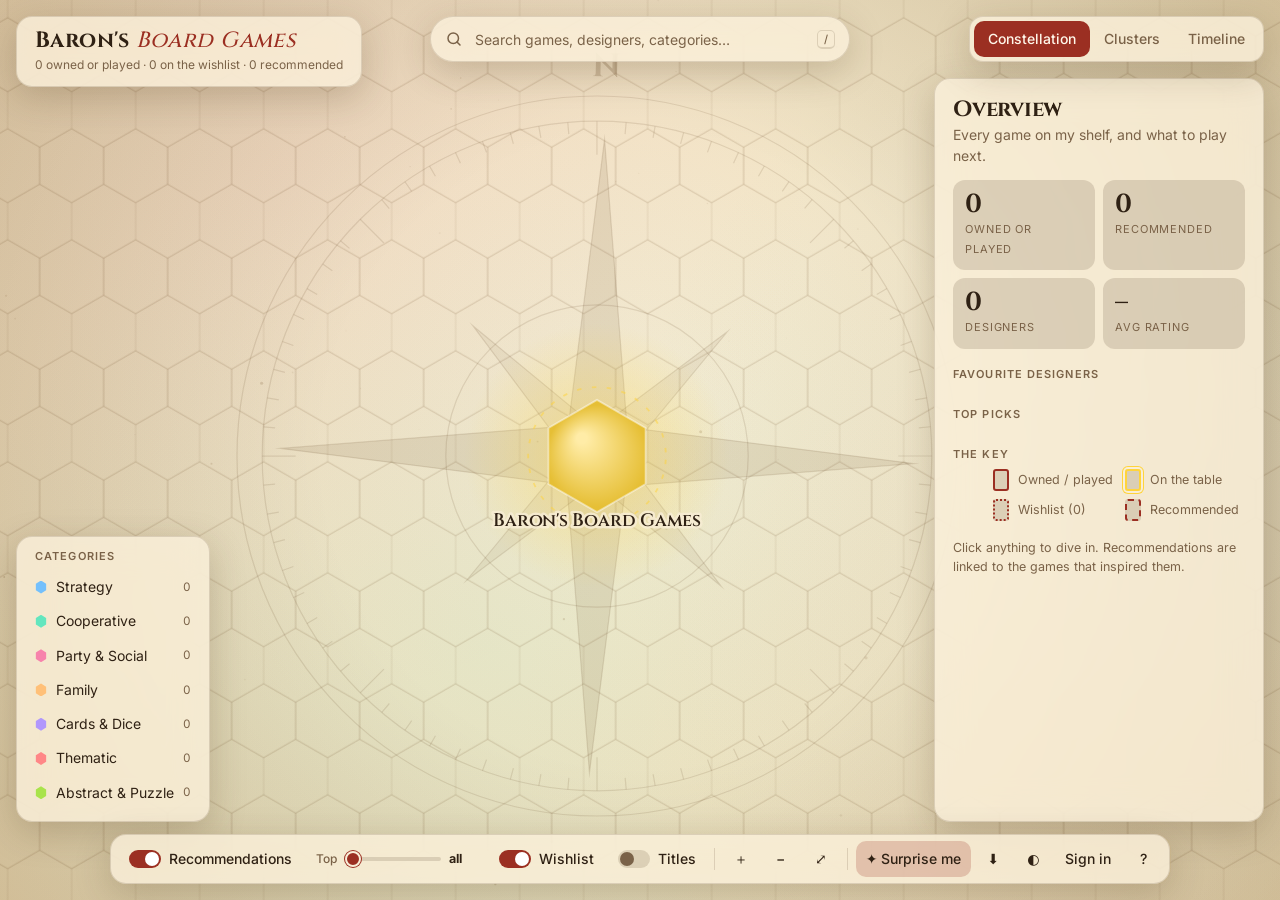
==== site/boardgames.html @ 21216df8 "Each library gets its own page, icon and home-screen shortcut - boardgames.html and videogames.html " ====
<!doctype html>
<html lang="en" data-theme="dark" data-kind="games">
<!-- generated from index.html by scripts/make_pages.py: edit that file, then run the script -->
<head>
<meta charset="utf-8">
<meta name="viewport" content="width=device-width, initial-scale=1, viewport-fit=cover">
<title>Baron's Board Games · a board game constellation</title>
<meta name="description" content="An interactive map of my board games, the categories they belong to, and what to play next.">
<meta name="theme-color" content="#120c08">
<link rel="icon" href="icons/games.svg" type="image/svg+xml">
<link rel="apple-touch-icon" href="icons/games-180.png">
<link rel="manifest" href="games.webmanifest">
<meta name="apple-mobile-web-app-title" content="Baron's Board Games">
<meta name="mobile-web-app-capable" content="yes">
<link rel="preconnect" href="https://fonts.googleapis.com">
<link rel="preconnect" href="https://fonts.gstatic.com" crossorigin>
<link rel="preload" href="data.json" as="fetch" crossorigin>
<link rel="preload" href="atlas.jpg" as="image">
<link rel="stylesheet" href="https://fonts.googleapis.com/css2?family=Fraunces:opsz,wght@9..144,500;9..144,700&family=Inter:wght@400;500;600&display=swap" media="print" onload="this.media='all'">
<noscript><link rel="stylesheet" href="https://fonts.googleapis.com/css2?family=Fraunces:opsz,wght@9..144,500;9..144,700&family=Inter:wght@400;500;600&display=swap"></noscript>
<link rel="stylesheet" href="style.css">
</head>
<body>
<canvas id="stage" aria-label="Interactive map of books and genres" role="img"></canvas>

<div id="loader"><div class="loader-star"></div><p>Gathering the stars…</p></div>

<header class="brand glass">
  <h1>Baron's <em>Library</em></h1>
  <p id="brand-sub">–</p>
</header>

<div class="search glass">
  <svg viewBox="0 0 24 24" aria-hidden="true"><circle cx="11" cy="11" r="7"/><path d="M20 20l-4-4"/></svg>
  <input id="q" type="search" placeholder="Search books, authors, genres…" autocomplete="off" spellcheck="false" aria-label="Search">
  <kbd>/</kbd>
  <ul id="results" class="glass" hidden></ul>
</div>

<nav class="modes glass" aria-label="Layout">
  <button data-mode="constellation" class="on" title="Constellation (1)">Constellation</button>
  <button data-mode="clusters" title="Genre clusters (2)">Clusters</button>
  <button data-mode="timeline" title="Timeline (3)">Timeline</button>
</nav>

<aside id="legend" class="legend glass" aria-label="Genres"></aside>

<aside id="panel" class="panel glass" aria-live="polite"></aside>

<div class="dock glass">
  <label class="switch" title="Show recommended books (R)"><input id="t-recs" type="checkbox" checked><span></span>Recommendations</label>
  <label class="range" title="Show only the top-ranked recommendations"><span>Top</span><input id="r-limit" type="range" min="5" max="54" value="54" aria-label="Number of recommendations to show"><b id="r-val">all</b></label>
  <label class="switch" title="Show my to-read shelf and current read (Q)"><input id="t-queue" type="checkbox" checked><span></span>To read</label>
  <label class="switch" title="Always show titles (T)"><input id="t-labels" type="checkbox"><span></span>Titles</label>
  <i class="sep"></i>
  <button id="b-zoom-in" title="Zoom in" aria-label="Zoom in">＋</button>
  <button id="b-zoom-out" title="Zoom out" aria-label="Zoom out">−</button>
  <button id="b-fit" title="Fit all (0)" aria-label="Fit to screen">⤢</button>
  <i class="sep"></i>
  <button id="b-surprise" title="Surprise me (S)">✦ Surprise me</button>
  <button id="b-png" title="Save as image" aria-label="Save as image">⬇</button>
  <button id="b-theme" title="Light / dark (D)" aria-label="Toggle theme">◐</button>
  <button id="b-help" title="Shortcuts (?)" aria-label="Shortcuts">?</button>
</div>

<div id="tip" class="tip" hidden></div>

<div id="help" class="modal" hidden>
  <div class="card glass">
    <h2>Getting around</h2>
    <ul>
      <li><b>Scroll / pinch</b> zoom · <b>drag</b> pan · drag a book to move it</li>
      <li><b>Hover</b> a book to light up everything it touches</li>
      <li><b>Click</b> to open details · <b>Esc</b> to clear</li>
      <li><b>Click a genre</b> in the legend to isolate it</li>
      <li><kbd>/</kbd> search · <kbd>1</kbd> <kbd>2</kbd> <kbd>3</kbd> layouts · <kbd>R</kbd> recommendations</li>
      <li><kbd>Q</kbd> to-read shelf · <kbd>T</kbd> titles · <kbd>S</kbd> surprise me · <kbd>D</kbd> theme · <kbd>0</kbd> fit</li>
    </ul>
    <p class="muted">Solid rings are books I've read. Dotted rings with a ribbon are on my to-read shelf, and a golden marching ring is what I'm reading now. Dashed, softly pulsing rings are recommendations, tied by a dashed line to the books that inspired them. The better the match, the bigger and brighter the pick and the faster its lane; the top 10 wear a numbered medal.</p>
    <button id="help-close">Got it</button>
  </div>
</div>

<script src="vendor/d3.min.js"></script>
<script src="kind.js"></script>
<script src="cloud.js"></script>
<script src="edit.js"></script>
<script src="app.js"></script>
</body>
</html>
---- site/style.css ----
:root{
  --bg0:#070a14; --bg1:#101830; --ink:#e9edf9; --muted:#8e99b8; --line:rgba(255,255,255,.09);
  --panel:rgba(14,20,38,.66); --panel-solid:#0f1629; --accent:#8aa4ff; --accent-ink:#0a1020;
  --shadow:0 10px 40px rgba(0,0,0,.45); --edge:200,215,255; --halo:7,10,20;
  --display:"Fraunces","Iowan Old Style",Georgia,serif; --ui:"Inter",system-ui,-apple-system,"Segoe UI",sans-serif;
}
:root[data-theme="light"]{
  --bg0:#f7f2e8; --bg1:#e9e0cd; --ink:#1c2334; --muted:#69708a; --line:rgba(28,35,52,.12);
  --panel:rgba(255,252,246,.74); --panel-solid:#fffcf6; --accent:#3b5bdb; --accent-ink:#fff;
  --shadow:0 10px 36px rgba(60,44,10,.18); --edge:60,70,100; --halo:247,242,232;
}
/* board games (?kind=games): a candle-lit tabletop (dark) or a parchment map (light); books keep the tokens above */
:root[data-kind="games"]{
  --bg0:#120c08; --bg1:#2b1d12; --ink:#f3e7cf; --muted:#b59d7d; --line:rgba(255,228,180,.11);
  --panel:rgba(32,22,14,.72); --panel-solid:#22180f; --accent:#e2aa4c; --accent-ink:#1d1206;
  --shadow:0 10px 40px rgba(0,0,0,.55); --edge:255,220,170; --halo:18,12,8;
  --display:"Cinzel","Fraunces","Iowan Old Style",Georgia,serif;
}
:root[data-kind="games"][data-theme="light"]{
  --bg0:#e6d3a8; --bg1:#f7ecd3; --ink:#2f2114; --muted:#7a6248; --line:rgba(70,45,20,.15);
  --panel:rgba(250,241,220,.8); --panel-solid:#f8eed8; --accent:#9b2f22; --accent-ink:#fff7ea;
  --shadow:0 10px 36px rgba(70,45,15,.22); --edge:90,60,30; --halo:247,236,211;
}
*{box-sizing:border-box;margin:0}
html,body{height:100%;overflow:hidden;background:var(--bg0);color:var(--ink);font:14px/1.45 var(--ui);-webkit-font-smoothing:antialiased}
canvas{position:fixed;inset:0;width:100%;height:100%;display:block;cursor:grab;touch-action:none}
canvas.hit{cursor:pointer} canvas.drag{cursor:grabbing}
button{font:inherit;color:inherit;background:none;border:0;cursor:pointer}
button:focus-visible,input:focus-visible,.chip:focus-visible,li:focus-visible{outline:2px solid var(--accent);outline-offset:2px}
.glass{background:var(--panel);backdrop-filter:blur(18px) saturate(1.4);-webkit-backdrop-filter:blur(18px) saturate(1.4);border:1px solid var(--line);box-shadow:var(--shadow);border-radius:16px}
.muted{color:var(--muted)}
kbd{font:500 11px var(--ui);padding:1px 6px;border:1px solid var(--line);border-bottom-width:2px;border-radius:5px;color:var(--muted)}

#loader{position:fixed;inset:0;display:grid;place-content:center;justify-items:center;gap:14px;background:var(--bg0);z-index:50;transition:opacity .8s,visibility .8s;color:var(--muted);font-family:var(--display)}
#loader.done{opacity:0;visibility:hidden}
.loader-star{width:22px;height:22px;background:#ffd43b;clip-path:polygon(50% 0,62% 36%,100% 38%,70% 60%,80% 100%,50% 76%,20% 100%,30% 60%,0 38%,38% 36%);animation:spin 2.4s linear infinite;filter:drop-shadow(0 0 12px #ffd43b)}
@keyframes spin{to{transform:rotate(360deg)}}

.brand{position:fixed;top:16px;left:16px;padding:12px 18px}
.brand h1{font:700 22px/1.1 var(--display);letter-spacing:-.01em}
.brand h1 em{font-style:italic;font-weight:500;color:var(--accent)}
.brand p{color:var(--muted);font-size:12px;margin-top:3px}

.search{position:fixed;top:16px;left:50%;transform:translateX(-50%);width:min(420px,calc(100vw - 32px));display:flex;align-items:center;gap:10px;padding:0 14px;height:46px;border-radius:23px}
.search svg{width:18px;height:18px;fill:none;stroke:var(--muted);stroke-width:2;stroke-linecap:round;flex:none}
.search input{flex:1;min-width:0;background:none;border:0;outline:0;color:var(--ink);font:inherit;font-size:14px;height:100%}
.search input::placeholder{color:var(--muted)}
#results{position:absolute;top:calc(100% + 8px);left:0;right:0;list-style:none;padding:6px;max-height:min(60vh,420px);overflow:auto}
#results li{display:flex;gap:10px;align-items:center;padding:7px 8px;border-radius:10px;cursor:pointer}
#results li:hover,#results li.sel{background:color-mix(in srgb,var(--accent) 18%,transparent)}
#results img,.ph{width:28px;height:42px;border-radius:3px;object-fit:cover;flex:none;background:var(--line)}
#results b{display:block;font-weight:600;font-size:13px} #results small{color:var(--muted)}
#results .tag{margin-left:auto;font-size:10px;text-transform:uppercase;letter-spacing:.08em;color:var(--muted)}

.modes{position:fixed;top:16px;right:16px;display:flex;padding:4px;border-radius:14px;z-index:5}
.modes button{padding:8px 14px;border-radius:10px;color:var(--muted);font-weight:500;transition:.2s}
.modes button:hover{color:var(--ink)}
.modes button.on{background:var(--accent);color:var(--accent-ink)}

.legend{position:fixed;left:16px;bottom:78px;max-width:260px;max-height:calc(100vh - 220px);overflow:auto;padding:12px 10px;display:flex;flex-direction:column;gap:2px}
.legend h3{font:600 11px var(--ui);text-transform:uppercase;letter-spacing:.1em;color:var(--muted);padding:0 8px 6px;display:flex;justify-content:space-between}
.legend h3 button{font-size:11px;color:var(--accent);text-transform:none;letter-spacing:0}
.macro{display:flex;align-items:center;gap:9px;padding:6px 8px;border-radius:9px;text-align:left;width:100%;transition:.15s}
.macro:hover{background:var(--line)} .macro.on{background:color-mix(in srgb,var(--c) 22%,transparent)}
.macro i{width:11px;height:11px;border-radius:50%;background:var(--c);box-shadow:0 0 10px var(--c);flex:none}
.macro span{flex:1} .macro small{color:var(--muted);font-variant-numeric:tabular-nums}
.subs{display:flex;flex-wrap:wrap;gap:5px;padding:2px 8px 8px 28px}
.chip{display:inline-flex;align-items:center;gap:6px;padding:3px 10px;border-radius:99px;font-size:12px;border:1px solid color-mix(in srgb,var(--c) 55%,transparent);color:var(--ink);background:color-mix(in srgb,var(--c) 10%,transparent);cursor:pointer;transition:.15s}
.chip:hover,.chip.on{background:color-mix(in srgb,var(--c) 38%,transparent)}
.legend.dim .macro:not(.on){opacity:.55}

.panel{position:fixed;top:78px;right:16px;bottom:78px;width:330px;padding:18px;overflow:auto;transition:transform .45s cubic-bezier(.2,.8,.2,1),opacity .3s;scrollbar-width:thin}
.panel.hide{transform:translateX(calc(100% + 24px));opacity:0;pointer-events:none}
.panel h2{font:700 22px/1.15 var(--display);letter-spacing:-.01em}
.panel h4{font:600 11px var(--ui);text-transform:uppercase;letter-spacing:.1em;color:var(--muted);margin:18px 0 8px}
.close{position:absolute;top:10px;right:12px;width:30px;height:30px;border-radius:50%;color:var(--muted)} .close:hover{background:var(--line);color:var(--ink)}
.cover-wrap{perspective:700px;display:grid;place-items:center;padding:16px 0 18px}
.cover{width:150px;aspect-ratio:2/3;border-radius:6px 10px 10px 6px;object-fit:cover;box-shadow:-5px 6px 0 -1px rgba(0,0,0,.25),0 18px 40px rgba(0,0,0,.5),0 0 40px -6px var(--c);transform:rotateY(-14deg);transition:transform .5s cubic-bezier(.2,.8,.2,1);background:var(--line)}
.cover-wrap:hover .cover{transform:rotateY(0) scale(1.04)}
.by{color:var(--muted);margin:3px 0 10px}
.kind{display:inline-block;font:600 10px var(--ui);letter-spacing:.1em;text-transform:uppercase;padding:3px 9px;border-radius:99px;margin-bottom:8px}
.kind.read{background:color-mix(in srgb,var(--c) 25%,transparent);color:var(--ink)}
.kind.rec{border:1px dashed var(--c);color:var(--ink)}
.stars{color:#ffd43b;letter-spacing:2px;font-size:15px} .stars i{color:var(--line);font-style:normal} .stars .half{font-weight:inherit;background:linear-gradient(90deg,#ffd43b 50%,var(--line) 50%);-webkit-background-clip:text;background-clip:text;color:transparent}
.facts{display:flex;gap:14px;flex-wrap:wrap;color:var(--muted);font-size:12.5px;margin:6px 0}
.blurb{margin-top:10px;line-height:1.55}
.why{margin-top:10px;padding:12px 14px;border-radius:12px;border-left:3px solid var(--c);background:color-mix(in srgb,var(--c) 10%,transparent);font-family:var(--display);font-size:15px;line-height:1.5}
.chips{display:flex;flex-wrap:wrap;gap:6px}
.minis{display:flex;flex-direction:column;gap:6px}
.mini{display:flex;gap:10px;align-items:center;padding:6px;border-radius:10px;text-align:left;width:100%;transition:.15s}
.mini:hover{background:var(--line)} .mini img,.mini .ph{width:34px;height:51px;border-radius:3px;object-fit:cover;flex:none}
.mini b{display:block;font-weight:600;font-size:13px;line-height:1.25} .mini small{color:var(--muted)}
.cta{display:flex;align-items:center;justify-content:center;gap:8px;margin-top:16px;padding:10px;border-radius:11px;background:var(--accent);color:var(--accent-ink);font-weight:600;text-decoration:none;transition:.2s}
.cta:hover{filter:brightness(1.1);transform:translateY(-1px)}
.tiles{display:grid;grid-template-columns:1fr 1fr;gap:8px;margin-top:14px}
.tile{padding:12px;border-radius:12px;background:var(--line)} .tile b{display:block;font:700 26px/1 var(--display);font-variant-numeric:tabular-nums} .tile span{font-size:11px;color:var(--muted);text-transform:uppercase;letter-spacing:.08em}
.bars{display:flex;align-items:flex-end;gap:5px;height:64px}
.bars div{flex:1;background:linear-gradient(var(--accent),color-mix(in srgb,var(--accent) 30%,transparent));border-radius:4px 4px 1px 1px;min-height:2px;position:relative;transform-origin:bottom;animation:grow .8s cubic-bezier(.2,.8,.2,1) both}
.bars div:hover::after{content:attr(data-t);position:absolute;bottom:calc(100% + 4px);left:50%;transform:translateX(-50%);white-space:nowrap;font-size:11px;background:var(--panel-solid);padding:2px 7px;border-radius:6px;border:1px solid var(--line)}
.axis{display:flex;justify-content:space-between;font-size:10.5px;color:var(--muted);margin-top:4px}
@keyframes grow{from{transform:scaleY(0)}}
.authors{list-style:none;display:flex;flex-direction:column;gap:4px;font-size:13px}
.authors li{display:flex;justify-content:space-between;gap:10px;padding:3px 0;cursor:pointer} .authors li:hover b{color:var(--accent)} .authors small{color:var(--muted)}
.hint{margin-top:18px;color:var(--muted);font-size:12.5px;line-height:1.5}

.dock{position:fixed;left:12px;right:12px;bottom:16px;margin:0 auto;width:max-content;max-width:calc(100vw - 24px);display:flex;flex-wrap:wrap;justify-content:center;align-items:center;gap:4px;padding:6px 8px;border-radius:16px}
.dock button{min-width:36px;height:36px;padding:0 10px;border-radius:10px;font-weight:500;white-space:nowrap;transition:.15s}
.dock button:hover{background:var(--line)}
#b-surprise{background:color-mix(in srgb,var(--accent) 22%,transparent)}
.sep{width:1px;height:22px;background:var(--line);margin:0 4px;flex:none}
.switch{display:flex;align-items:center;gap:8px;padding:0 10px;cursor:pointer;white-space:nowrap;user-select:none;font-weight:500}
.switch input{position:absolute;opacity:0}
.switch span{width:32px;height:18px;border-radius:9px;background:var(--line);position:relative;transition:.2s;flex:none}
.switch span::after{content:"";position:absolute;top:2px;left:2px;width:14px;height:14px;border-radius:50%;background:var(--muted);transition:.2s}
.switch input:checked+span{background:var(--accent)} .switch input:checked+span::after{left:16px;background:#fff}
.switch input:focus-visible+span{outline:2px solid var(--accent);outline-offset:2px}

.tip{position:fixed;z-index:20;pointer-events:none;max-width:260px;padding:10px 12px;border-radius:12px;background:var(--panel-solid);border:1px solid var(--line);box-shadow:var(--shadow);transform:translate(14px,14px)}
.tip b{display:block;font:700 14px/1.25 var(--display)} .tip small{color:var(--muted)} .tip p{margin-top:6px;font-size:12px;color:var(--muted)}
.modal{position:fixed;inset:0;display:grid;place-items:center;background:rgba(0,0,0,.45);z-index:40;animation:fade .25s}
.modal[hidden]{display:none} .modal .card{padding:24px 26px;max-width:460px;margin:16px} .modal h2{font:700 22px var(--display);margin-bottom:12px}
.modal ul{list-style:none;display:grid;gap:9px;margin-bottom:14px} .modal button{margin-top:14px;padding:9px 18px;border-radius:10px;background:var(--accent);color:var(--accent-ink);font-weight:600}
@keyframes fade{from{opacity:0}}

@media (max-width:900px){
  .brand{padding:9px 12px;top:16px;height:46px;display:flex;align-items:center} .brand h1{font-size:14px;white-space:nowrap} .brand p{display:none}
  .search{top:68px;left:16px;right:16px;transform:none;width:auto}
  .modes{top:16px;right:16px} .modes button{padding:7px 7px;font-size:11.5px}
  .legend{display:none}
  .panel{top:auto;left:8px;right:8px;bottom:calc(var(--dock-h,48px) + 24px);width:auto;max-height:55vh} /* sits just above the dock, however many rows it wraps to */
  .panel.hide{transform:translateY(120%)}
  .dock .switch{font-size:12px;padding:0 6px}
}
@media (max-width:480px){ /* phones: header and dock must fit 360px */
  .brand{padding:9px 10px} .brand h1{font-size:13px}
  .modes button{padding:7px 6px;font-size:11px}
  .dock{gap:2px;padding:5px 6px} .dock .sep{display:none} .dock button{min-width:32px;padding:0 7px}
}
@media (max-width:420px){ /* the long layout name gets a short one so the brand and the layout buttons don't collide */
  .modes [data-mode="constellation"]{font-size:0} .modes [data-mode="constellation"]::after{content:"Stars";font-size:11px}
}
@media (prefers-reduced-motion:reduce){*{animation:none!important;transition:none!important}}

.cover.noart{display:grid;place-items:center;padding:14px;text-align:center;color:#fff;font:700 17px/1.2 var(--display);text-shadow:0 1px 8px rgba(0,0,0,.5)}

.kind.queue{border:1px dotted var(--c);color:var(--ink)}
.key{list-style:none;display:grid;grid-template-columns:1fr 1fr;gap:8px 12px;font-size:12.5px;color:var(--muted)}
.key li{display:flex;align-items:center;gap:9px}
.key i{width:16px;height:22px;border-radius:3px;flex:none;background:var(--line);border:2px solid var(--accent)}
.key .k-queue{border:2px dotted var(--accent)} .key .k-rec{border:2px dashed var(--accent)} .key .k-reading{border-color:#ffd43b;box-shadow:0 0 0 2px var(--panel-solid),0 0 0 3px #ffd43b}

.range{display:flex;align-items:center;gap:8px;padding:0 10px;font-weight:500;white-space:nowrap}
.range span{color:var(--muted);font-size:12px}
.range b{min-width:26px;font-variant-numeric:tabular-nums;font-size:12.5px}
.range input{width:96px;height:4px;appearance:none;-webkit-appearance:none;border-radius:2px;background:var(--line);outline:none;cursor:pointer}
.range input::-webkit-slider-thumb{-webkit-appearance:none;width:16px;height:16px;border-radius:50%;background:var(--accent);border:2px solid var(--panel-solid);box-shadow:0 0 0 1px var(--accent)}
.range input::-moz-range-thumb{width:14px;height:14px;border-radius:50%;background:var(--accent);border:2px solid var(--panel-solid)}
.range input:disabled{opacity:.35;cursor:not-allowed}
.range input:focus-visible{outline:2px solid var(--accent);outline-offset:4px}
.tip .tipm{color:var(--ink);font-weight:600;margin-top:5px}
.match{display:flex;align-items:center;gap:14px;margin-top:14px;padding:12px 14px;border-radius:14px;background:color-mix(in srgb,var(--c) 10%,transparent);border:1px solid color-mix(in srgb,var(--c) 28%,transparent)}
.mring{--p:0;width:62px;height:62px;border-radius:50%;flex:none;display:grid;place-items:center;position:relative;background:conic-gradient(var(--c) calc(var(--p) * 1%),var(--line) 0);animation:sweep 1s cubic-bezier(.2,.8,.2,1) both}
.mring::before{content:"";position:absolute;inset:6px;border-radius:50%;background:var(--panel-solid)}
.mring b{position:relative;font:700 20px/1 var(--display);font-variant-numeric:tabular-nums} .mring small{font-size:11px;font-weight:600;margin-left:1px;color:var(--muted)}
@property --p{syntax:"<number>";inherits:false;initial-value:0}
@keyframes sweep{from{--p:0}}
.match strong{display:block;font:700 18px/1.1 var(--display)} .match strong em{font:500 12px var(--ui);color:var(--muted);font-style:normal}
.match span:not(.ph){display:block;margin-top:3px;font-size:12px;color:var(--muted)}
.parts{display:grid;gap:9px;margin-top:12px}
.part{display:grid;grid-template-columns:96px 1fr;gap:2px 10px;align-items:center;font-size:12px}
.part span{color:var(--muted)} .part i{display:block;height:6px;border-radius:3px;background:var(--line);position:relative;overflow:hidden}
.part i::after{content:"";position:absolute;inset:0;width:var(--w);background:linear-gradient(90deg,color-mix(in srgb,var(--accent) 45%,transparent),var(--accent));border-radius:3px;transform-origin:left;animation:fill .9s cubic-bezier(.2,.8,.2,1) both}
.part b{grid-column:2;font-weight:500;font-size:11px;color:var(--muted)}
@keyframes fill{from{transform:scaleX(0)}}
.picks .mini{gap:9px;padding:5px 6px}
.picks .rk{flex:none;width:22px;height:22px;border-radius:50%;display:grid;place-items:center;font:800 11px var(--ui);background:color-mix(in srgb,var(--c) 30%,transparent);border:1.5px solid var(--c)}
.picks .mini:nth-child(1) .rk{background:#ffd43b;border-color:#ffd43b;color:#1a1400} .picks .mini:nth-child(2) .rk{background:#dfe3ee;border-color:#dfe3ee;color:#1a1400} .picks .mini:nth-child(3) .rk{background:#e8a46b;border-color:#e8a46b;color:#1a1400}
.picks .mini span:not(.ph){flex:1;min-width:0} .picks .mini span:not(.ph) b{white-space:nowrap;overflow:hidden;text-overflow:ellipsis;display:block}
.picks .pct{flex:none;font:700 12px var(--ui);font-style:normal;padding:2px 7px;border-radius:99px;background:color-mix(in srgb,var(--c) 22%,transparent)}
@media (max-width:900px){.range span{display:none}.range input{width:70px}}

/* ---------- edit mode ---------- */
#b-add{display:none} body.editing #b-add{display:inline-flex;align-items:center;background:color-mix(in srgb,var(--accent) 22%,transparent)}
#b-edit.on{background:var(--accent);color:var(--accent-ink)}
.ed-box{margin-top:16px;padding:12px;border:1px dashed var(--line);border-radius:12px}
.ed-box h4{margin-top:0}
.ed-chip{display:inline-flex;align-items:center;gap:6px}
.ed-chip button{border-radius:50%;width:18px;height:18px;line-height:16px;font-size:13px;color:var(--muted)}
.ed-chip button:hover{background:var(--line);color:var(--ink)}
.ed-sel,.ed-new input,.ed-new select,#ab-q{width:100%;margin-top:10px;padding:8px 10px;border-radius:10px;border:1px solid var(--line);background:var(--panel-solid);color:var(--ink);font:inherit}
.ed-new{display:flex;flex-wrap:wrap;gap:6px}.ed-new[hidden]{display:none}
.ed-new input{flex:1 1 140px}.ed-new select{flex:1 1 140px}
.ed-gadd,.ed-del,.ab-save{margin-top:10px;padding:8px 14px;border-radius:10px;background:var(--accent);color:var(--accent-ink);font-weight:600}
.ed-del{background:transparent;border:1px solid var(--line);color:var(--muted)}
.ed-note{margin-top:8px;font-size:12px;color:var(--muted)}
.ed-add-legend{margin-top:10px;width:100%;padding:7px;border-radius:10px;border:1px dashed var(--line);color:var(--muted)}
.add-card{position:relative;width:min(480px,calc(100vw - 32px));max-height:80vh;overflow:auto}
.ab-close{position:absolute;top:12px;right:12px;width:30px;height:30px;border-radius:50%}
.ab-res{list-style:none;margin-top:8px;display:grid;gap:4px}
.ab-res li{display:flex;gap:10px;align-items:center;padding:6px;border-radius:10px;cursor:pointer}
.ab-res li:hover{background:var(--line)} .ab-res li.muted{cursor:default}
.ab-res img,.ab-res .ph{width:30px;height:45px;object-fit:cover;border-radius:3px;background:var(--line);flex:none}
.ab-res b,.ab-pick b{display:block;font-weight:600} .ab-res small,.ab-pick small{color:var(--muted)}
.ab-pick{display:flex;gap:12px;align-items:flex-start;margin-top:12px}
.ab-pick img{width:70px;border-radius:4px;box-shadow:var(--shadow)}
.ab-row{display:flex;flex-wrap:wrap;gap:12px;align-items:center;margin-top:12px}
.ab-stars button{font-size:22px;color:var(--line);padding:0 1px} .ab-stars button.on{color:#ffd43b} .ab-stars small{color:var(--muted)}

.toast{position:fixed;left:50%;top:84px;transform:translate(-50%,-10px);padding:9px 16px;border-radius:12px;font-size:13px;opacity:0;pointer-events:none;transition:.25s;z-index:50}
.toast.on{opacity:1;transform:translate(-50%,0)}
.login input{width:100%;margin-top:10px;padding:9px 11px;border-radius:10px;border:1px solid var(--line);background:var(--panel-solid);color:var(--ink);font:inherit}
.login .err{margin-top:8px;color:#ff6b6b;font-size:13px}
.libs li.on{background:color-mix(in srgb,var(--accent) 18%,transparent)}
.add-card h4{margin-top:16px}
.modal .ab-close{background:transparent;color:var(--muted);margin:0;padding:0;font-weight:400}
.modal .ab-close:hover{background:var(--line)}
.modal .ed-del{background:transparent;color:var(--muted);margin-right:8px}
.switch-auth{margin-top:12px;font-size:13px;color:var(--muted)} .switch-auth a{color:var(--accent);font-weight:600}
#results .add-row{border-top:1px solid var(--line);margin-top:4px} #results .ph.plus{display:grid;place-items:center;color:var(--accent);font-size:18px;background:color-mix(in srgb,var(--accent) 14%,transparent)}
.ab-hint{margin-top:6px;font-size:12px;color:var(--muted)}
.modal .ab-tick{margin:0 0 0 auto;flex:none;width:24px;height:24px;padding:0;border-radius:50%;border:1.5px solid var(--line);background:transparent;color:var(--accent-ink);font-size:13px;line-height:1}
.ab-res li.picked{background:color-mix(in srgb,var(--accent) 16%,transparent)} .modal .ab-res li.picked .ab-tick{background:var(--accent);border-color:var(--accent)}
#ab-basket{margin-top:10px;padding-top:10px;border-top:1px solid var(--line)} #ab-basket[hidden]{display:none} #ab-basket .chips{display:flex;flex-wrap:wrap;gap:6px}
.ab-many{display:flex;gap:10px;overflow-x:auto;margin-top:12px;padding-bottom:4px} .ab-many>div{flex:none;width:64px} .ab-many img,.ab-many .ph{display:block;width:64px;height:96px;object-fit:cover;border-radius:4px;background:var(--line)} .ab-many small{display:block;margin-top:4px;font-size:11px;line-height:1.25;color:var(--muted);overflow:hidden;display:-webkit-box;-webkit-line-clamp:2;-webkit-box-orient:vertical}
.ed-stars{margin:4px 0 12px} .ed-stars button{background:transparent} .ed-stars .ed-unrate{font-size:12px;color:var(--muted);margin-left:8px;padding:2px 6px;border-radius:8px} .ed-stars .ed-unrate:hover{background:var(--line)}
.modal .ab-stars button{margin-top:0;background:transparent}
.modal .ab-stars button.on{color:#ffd43b}
.copylink{display:block;width:100%;margin-top:8px;padding:8px;border-radius:11px;border:1px solid var(--line);background:transparent;color:var(--muted);font:inherit;font-size:13px;cursor:pointer} .copylink:hover{background:var(--line);color:var(--ink)}
/* books / board games switch (account dialog) */
.kinds{display:flex;gap:6px;margin:12px 0 2px} .kinds button{flex:1;padding:8px 10px;border-radius:10px;border:1px solid var(--line);background:transparent;color:var(--ink);font:inherit;cursor:pointer} .kinds button.on{background:color-mix(in srgb,var(--accent) 18%,transparent);border-color:var(--accent);font-weight:600}
/* board games: square boxes instead of tall covers */
[data-kind="games"] #results img,[data-kind="games"] #results .ph{height:28px} [data-kind="games"] .mini img,[data-kind="games"] .mini .ph{height:34px}
[data-kind="games"] .ab-res img,[data-kind="games"] .ab-res .ph{height:30px} [data-kind="games"] .ab-many img,[data-kind="games"] .ab-many .ph{height:64px}
[data-kind="games"] .cover{width:190px;aspect-ratio:1;border-radius:8px;transform:rotateY(-10deg)}

.ab-import{margin:6px 0 2px;font-size:13px} .ab-import label{cursor:pointer;color:var(--accent);text-decoration:underline;text-underline-offset:3px}
.blurb.mynote{font-style:italic}
/* video games (?kind=videogames): a neon arcade (dark) or a pale handheld-console lilac (light) */
:root[data-kind="videogames"]{
  --bg0:#07051a; --bg1:#1b1348; --ink:#eef0ff; --muted:#9d99cc; --line:rgba(160,150,255,.15);
  --panel:rgba(15,10,40,.74); --panel-solid:#130d33; --accent:#3df0ff; --accent-ink:#03131a;
  --shadow:0 10px 40px rgba(0,0,0,.55),0 0 0 1px rgba(61,240,255,.06); --edge:170,160,255; --halo:7,5,26;
  --display:"Chakra Petch","Inter",system-ui,sans-serif;
}
:root[data-kind="videogames"][data-theme="light"]{
  --bg0:#e4e1f4; --bg1:#f8f7fe; --ink:#1b1638; --muted:#6b6690; --line:rgba(40,30,90,.13);
  --panel:rgba(250,249,255,.82); --panel-solid:#fbfaff; --accent:#6a3df0; --accent-ink:#fff;
  --shadow:0 10px 36px rgba(50,35,120,.2); --edge:60,50,120; --halo:248,247,254;
}
:root[data-kind="videogames"] .glass{border-radius:10px;border-color:color-mix(in srgb,var(--accent) 26%,transparent)}
:root[data-kind="videogames"] .search{border-radius:10px}
:root[data-kind="videogames"] .brand h1{text-transform:uppercase;letter-spacing:.06em;font-size:19px}
:root[data-kind="videogames"] .brand h1 em{font-style:normal;text-shadow:0 0 14px color-mix(in srgb,var(--accent) 55%,transparent)}
:root[data-kind="videogames"] .panel h2,:root[data-kind="videogames"] .modal h2{letter-spacing:.01em}
:root[data-kind="videogames"] .modes button,:root[data-kind="videogames"] .dock button,:root[data-kind="videogames"] .tile,:root[data-kind="videogames"] .macro{border-radius:6px}
:root[data-kind="videogames"] .loader-star{clip-path:none;border-radius:0;background:var(--accent);filter:drop-shadow(0 0 12px var(--accent));animation:blink 1s steps(2,jump-none) infinite}
:root[data-kind="videogames"] #loader{font-family:var(--display);text-transform:uppercase;letter-spacing:.2em}
:root[data-kind="videogames"] .macro i{border-radius:2px;box-shadow:0 0 8px var(--c)}
:root[data-kind="videogames"] .why{font-family:var(--ui)}
@keyframes blink{50%{opacity:.15}}
@media (max-width:900px){:root[data-kind="videogames"] .brand h1{font-size:13px}}
@media (max-width:480px){:root[data-kind="videogames"] .brand h1{font-size:11.5px;letter-spacing:.03em}}
/* tabletop details for board games */
:root[data-kind="games"] .loader-star{background:var(--accent);clip-path:polygon(50% 0,93% 25%,93% 75%,50% 100%,7% 75%,7% 25%);filter:drop-shadow(0 0 12px var(--accent))}
:root[data-kind="games"] .macro i{border-radius:0;clip-path:polygon(50% 0,93% 25%,93% 75%,50% 100%,7% 75%,7% 25%);box-shadow:none;width:12px;height:13px}
:root[data-kind="games"] .brand h1{letter-spacing:.02em}
:root[data-kind="games"] .why{font-family:"Fraunces","Iowan Old Style",Georgia,serif}
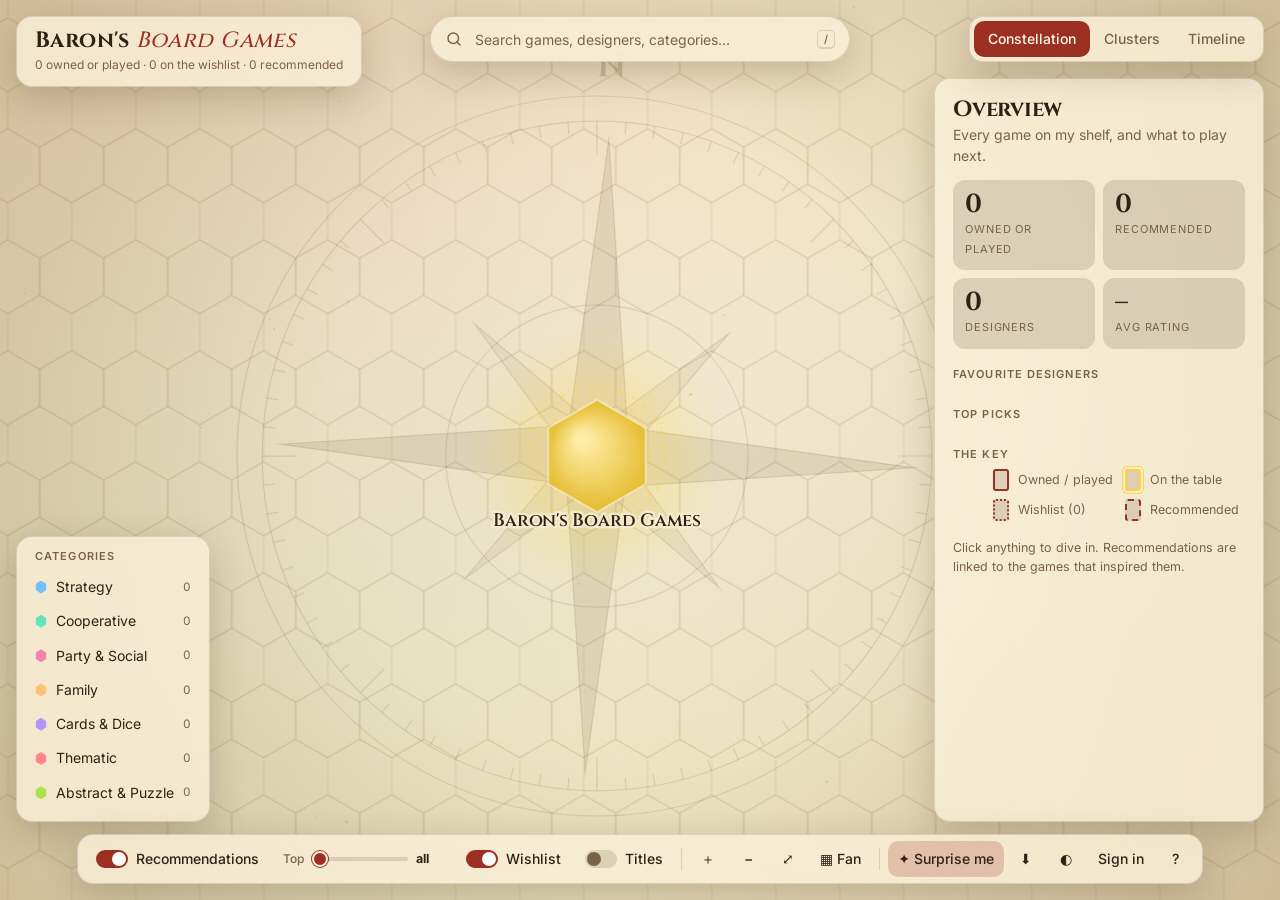
==== commit e2340716: "Three layouts per view with a chooser; clusters and genre names fixed - layout button in the dock (o" ====
--- a/site/boardgames.html
+++ b/site/boardgames.html
@@ -74,7 +74,7 @@
       <li><b>Click</b> to open details · <b>Esc</b> to clear</li>
       <li><b>Click a genre</b> in the legend to isolate it</li>
       <li><kbd>/</kbd> search · <kbd>1</kbd> <kbd>2</kbd> <kbd>3</kbd> layouts · <kbd>R</kbd> recommendations</li>
-      <li><kbd>Q</kbd> to-read shelf · <kbd>T</kbd> titles · <kbd>S</kbd> surprise me · <kbd>D</kbd> theme · <kbd>0</kbd> fit</li>
+      <li><kbd>Q</kbd> to-read shelf · <kbd>T</kbd> titles · <kbd>S</kbd> surprise me · <kbd>D</kbd> theme · <kbd>0</kbd> fit · <kbd>L</kbd> layout</li>
     </ul>
     <p class="muted">Solid rings are books I've read. Dotted rings with a ribbon are on my to-read shelf, and a golden marching ring is what I'm reading now. Dashed, softly pulsing rings are recommendations, tied by a dashed line to the books that inspired them. The better the match, the bigger and brighter the pick and the faster its lane; the top 10 wear a numbered medal.</p>
     <button id="help-close">Got it</button>
--- a/site/style.css
+++ b/site/style.css
@@ -265,3 +265,8 @@
 :root[data-kind="games"] .macro i{border-radius:0;clip-path:polygon(50% 0,93% 25%,93% 75%,50% 100%,7% 75%,7% 25%);box-shadow:none;width:12px;height:13px}
 :root[data-kind="games"] .brand h1{letter-spacing:.02em}
 :root[data-kind="games"] .why{font-family:"Fraunces","Iowan Old Style",Georgia,serif}
+/* layout chooser (the ▦ button in the dock) */
+.layout-menu{position:fixed;z-index:30;display:flex;flex-direction:column;gap:2px;padding:8px;min-width:150px}
+.layout-menu h4{font:600 11px var(--ui);text-transform:uppercase;letter-spacing:.1em;color:var(--muted);padding:2px 8px 6px;margin:0}
+.layout-menu button{padding:8px 10px;border-radius:9px;text-align:left;font-weight:500}
+.layout-menu button:hover{background:var(--line)} .layout-menu button.on{background:var(--accent);color:var(--accent-ink)}
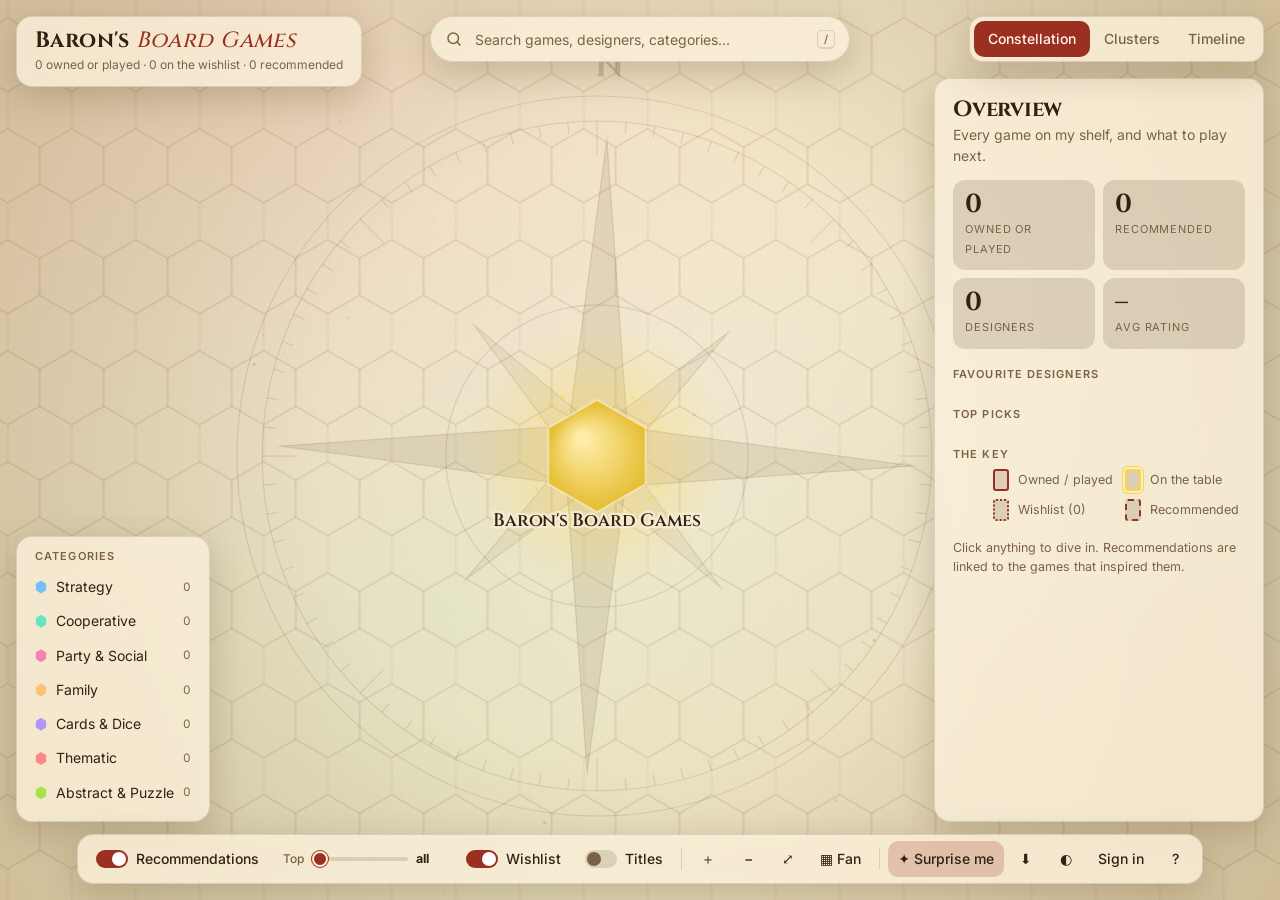
==== commit b29035d4: "Goodreads CSV import for approved accounts, with how-to in the help window Co-Authored-By: Claude Op" ====
--- a/site/boardgames.html
+++ b/site/boardgames.html
@@ -77,6 +77,17 @@
       <li><kbd>Q</kbd> to-read shelf · <kbd>T</kbd> titles · <kbd>S</kbd> surprise me · <kbd>D</kbd> theme · <kbd>0</kbd> fit · <kbd>L</kbd> layout</li>
     </ul>
     <p class="muted">Solid rings are books I've read. Dotted rings with a ribbon are on my to-read shelf, and a golden marching ring is what I'm reading now. Dashed, softly pulsing rings are recommendations, tied by a dashed line to the books that inspired them. The better the match, the bigger and brighter the pick and the faster its lane; the top 10 wear a numbered medal.</p>
+    <details class="help-gr">
+      <summary>📥 Bring in your books from Goodreads</summary>
+      <ol>
+        <li>On <b>goodreads.com</b> (a computer works best), open <b>My Books</b>, then <b>Import and export</b> in the left column.</li>
+        <li>Click <b>Export Library</b>. After a minute a link appears: download the <b>.csv</b> file.</li>
+        <li>Here, sign in and open <b>＋ Book</b> in the bottom bar, then <b>Import your library export</b>, and pick that file.</li>
+        <li>Check the summary and press <b>Import</b>. Your read, currently-reading and to-read shelves and your star ratings come across as they are.</li>
+        <li>Open <b>◉ Account → Update my picks now</b>: Claude sorts the new books into genres and writes recommendations, usually within the hour.</li>
+      </ol>
+      <p class="muted">Importing is for approved accounts: sign up, and once Baron approves you it unlocks. Importing again later only adds new books and updates ratings, nothing is doubled.</p>
+    </details>
     <button id="help-close">Got it</button>
   </div>
 </div>
--- a/site/style.css
+++ b/site/style.css
@@ -270,3 +270,14 @@
 .layout-menu h4{font:600 11px var(--ui);text-transform:uppercase;letter-spacing:.1em;color:var(--muted);padding:2px 8px 6px;margin:0}
 .layout-menu button{padding:8px 10px;border-radius:9px;text-align:left;font-weight:500}
 .layout-menu button:hover{background:var(--line)} .layout-menu button.on{background:var(--accent);color:var(--accent-ink)}
+.mv-box{margin:6px 0 12px;padding:10px 12px;border:1px solid var(--line);border-radius:12px;background:rgba(255,212,59,.05)}
+.mv-box>b{font-size:13px} .mv-stars{margin:2px 0 4px} .mv-stars button{background:transparent;font-size:26px;cursor:pointer}
+.mv-stars button.half{background:linear-gradient(90deg,#ffd43b 50%,var(--line) 50%);-webkit-background-clip:text;background-clip:text;color:transparent}
+.mv-stars small{display:block;font-size:11px} .mv-row{display:flex;gap:6px;flex-wrap:wrap;margin-top:4px}
+.mv-shelf{font-size:12px;padding:4px 10px;border-radius:999px;border:1px solid var(--line);background:transparent;color:inherit;cursor:pointer} .mv-shelf:hover{background:var(--line)}
+.mv-box .ed-note{margin:6px 0 0}
+#b-acct.has-req{position:relative} #b-acct.has-req::after{content:"";position:absolute;top:4px;right:4px;width:9px;height:9px;border-radius:50%;background:#ff6b6b;box-shadow:0 0 0 2px var(--bg,#070a14)}
+.reqs li{gap:8px} .reqs li span{flex:1} .reqs button{font-size:12px;padding:5px 10px;border-radius:8px;border:1px solid var(--line);background:transparent;color:inherit;cursor:pointer} .reqs .rq-yes{background:#2f9e44;border-color:#2f9e44;color:#fff}
+.help-gr{margin:12px 0 4px;border:1px solid var(--line);border-radius:12px;padding:8px 12px;text-align:left} .help-gr summary{cursor:pointer;font-weight:600}
+.help-gr ol{margin:8px 0 4px;padding-left:20px;font-size:14px;line-height:1.5} .help-gr li{margin:3px 0} html[data-kind] .help-gr{display:none}
+.ab-wait{display:block;font-size:12px}
